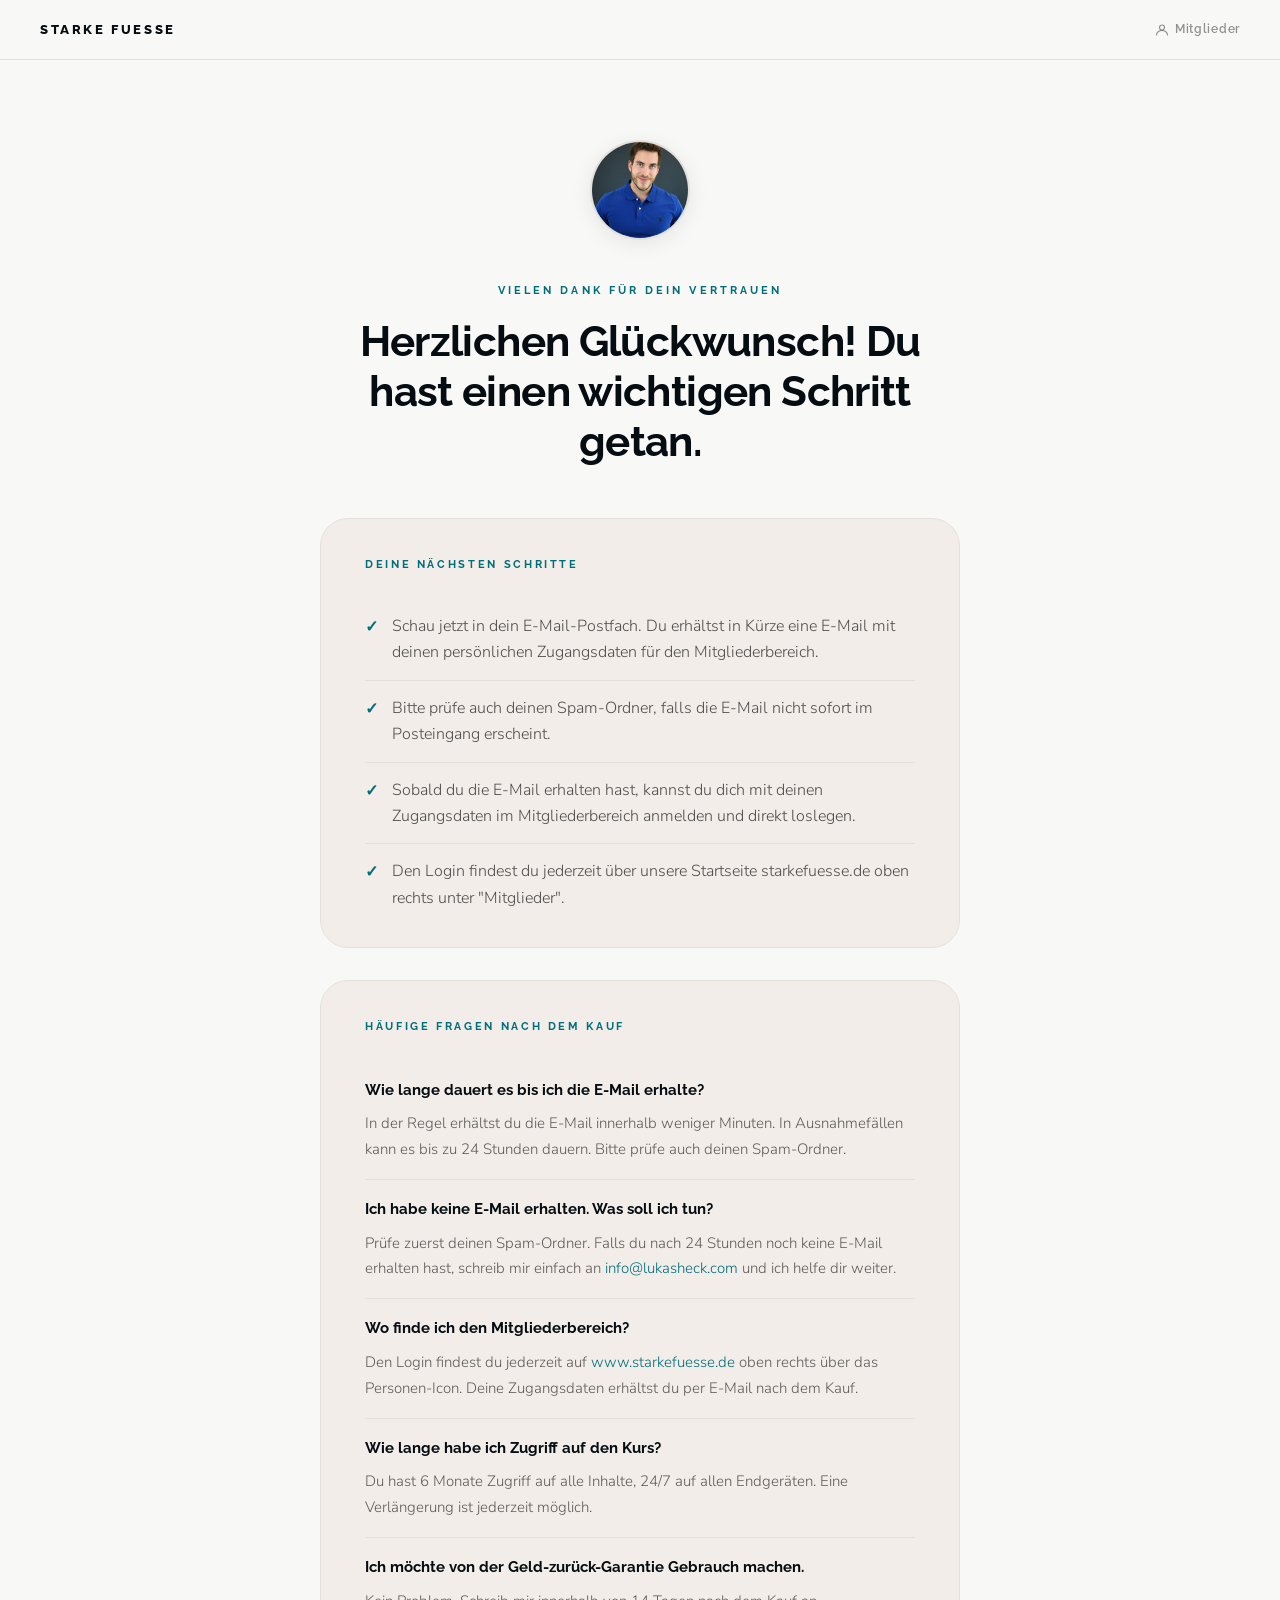
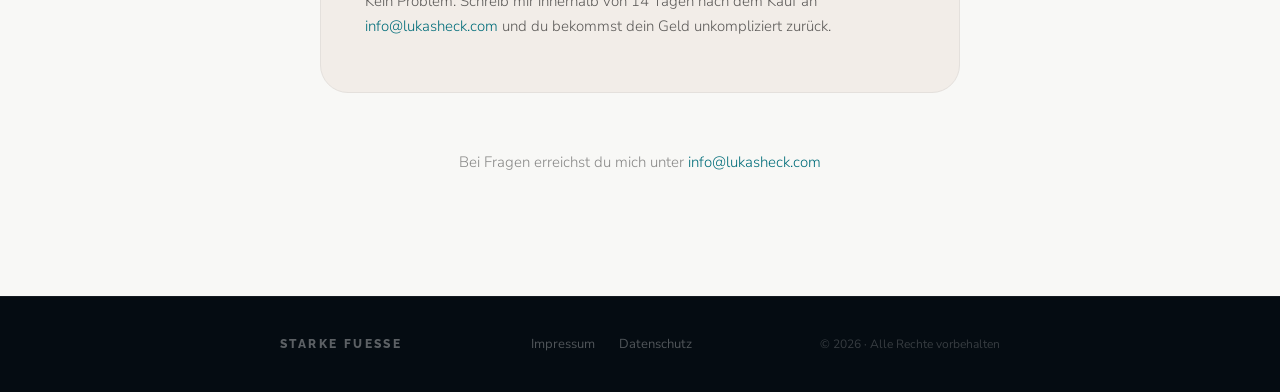
==== danke.html @ d6fb6660 "Add files via upload" ====
<!DOCTYPE html>
<html lang="de">
<head>
  <meta charset="UTF-8" />
  <meta name="viewport" content="width=device-width, initial-scale=1.0" />
  <title>Danke – Starke Fuesse</title>
  <meta name="robots" content="noindex, nofollow" />
  <link rel="preconnect" href="https://fonts.googleapis.com" />
  <link rel="preconnect" href="https://fonts.gstatic.com" crossorigin />
  <link href="https://fonts.googleapis.com/css2?family=Raleway:wght@400;500;600;700;800&family=Nunito+Sans:ital,wght@0,300;0,400;0,500;0,600;1,300&display=swap" rel="stylesheet" />
  <style>
    :root {
      --off-white: #F8F8F6;
      --navy:      #050C12;
      --petrol:    #006D7A;
      --petrol-h:  #005C67;
      --sand-bg:   #EDE4D8;
      --grey:      #6B737A;
      --lgrey:     #E4E0DC;
      --cream:     #F2EDE8;
      --text:      #101820;
      --rh: 'Raleway', sans-serif;
      --rb: 'Nunito Sans', sans-serif;
      --rad: 0.75rem;
      --rad-lg: 1.75rem;
      --tr: 0.22s ease;
    }
    *, *::before, *::after { box-sizing: border-box; margin: 0; padding: 0; }
    html { scroll-behavior: smooth; }
    body { font-family: var(--rb); background: var(--off-white); color: var(--text); font-size: 18px; line-height: 1.78; -webkit-font-smoothing: antialiased; }
    a { color: var(--petrol); text-decoration: none; transition: opacity var(--tr); }
    a:hover { opacity: 0.75; }

    /* NAV */
    nav {
      background: rgba(248,248,246,0.95); backdrop-filter: blur(14px);
      border-bottom: 1px solid var(--lgrey);
      padding: 18px 40px;
      display: flex; align-items: center; justify-content: space-between;
    }
    .nav-logo { font-family: var(--rh); font-weight: 800; font-size: 13px; letter-spacing: 0.2em; text-transform: uppercase; color: var(--navy); text-decoration: none; }
    .nav-member { display: inline-flex; align-items: center; gap: 6px; font-family: var(--rh); font-size: 12px; font-weight: 600; letter-spacing: 0.06em; color: rgba(0,0,0,0.42); transition: color var(--tr); }
    .nav-member:hover { color: var(--petrol); }

    /* MAIN */
    main { max-width: 720px; margin: 0 auto; padding: 80px 40px 120px; }

    /* PHOTO */
    .lukas-photo {
      width: 100px; height: 100px; border-radius: 50%;
      object-fit: cover; border: 2px solid var(--lgrey);
      display: block; margin: 0 auto 32px;
      box-shadow: 0 4px 20px rgba(5,12,18,0.08);
    }

    /* HEADER */
    .danke-header { text-align: center; margin-bottom: 52px; }
    .danke-lbl { display: inline-block; font-family: var(--rh); font-size: 11px; font-weight: 700; letter-spacing: 0.28em; text-transform: uppercase; color: var(--petrol); margin-bottom: 16px; }
    .danke-header h1 { font-family: var(--rh); font-size: clamp(1.8rem, 4vw, 2.6rem); font-weight: 700; color: var(--navy); letter-spacing: -0.015em; line-height: 1.2; margin-bottom: 20px; }

    /* MESSAGE */
    .danke-message { background: #fff; border: 1px solid var(--lgrey); border-radius: var(--rad-lg); padding: 44px 48px; margin-bottom: 32px; }
    .danke-message p { font-size: 17px; color: rgba(0,0,0,0.68); line-height: 1.85; max-width: none; margin-bottom: 20px; font-weight: 300; }
    .danke-message p:last-child { margin-bottom: 0; }
    .danke-message .signature { margin-top: 32px; padding-top: 24px; border-top: 1px solid var(--lgrey); display: flex; align-items: center; gap: 14px; }
    .danke-message .signature img { width: 44px; height: 44px; border-radius: 50%; object-fit: cover; border: 1.5px solid var(--lgrey); flex-shrink: 0; }
    .danke-message .signature-name { font-family: var(--rh); font-size: 14px; font-weight: 700; color: var(--navy); display: block; }
    .danke-message .signature-title { font-size: 13px; color: var(--grey); font-weight: 300; }

    /* INFO BLOCK */
    .danke-info { background: var(--cream); border: 1px solid var(--lgrey); border-radius: var(--rad-lg); padding: 36px 44px; margin-bottom: 32px; }
    .danke-info-label { font-family: var(--rh); font-size: 11px; font-weight: 700; letter-spacing: 0.24em; text-transform: uppercase; color: var(--petrol); margin-bottom: 24px; }
    .danke-info-item { display: flex; align-items: flex-start; gap: 14px; padding: 14px 0; border-bottom: 1px solid var(--lgrey); font-size: 16px; color: rgba(0,0,0,0.68); line-height: 1.65; font-weight: 300; }
    .danke-info-item:last-child { border: none; padding-bottom: 0; }
    .danke-info-item::before { content: '✓'; color: var(--petrol); font-weight: 700; flex-shrink: 0; margin-top: 1px; }

    /* CTA BUTTON */
    .btn-primary {
      display: inline-flex; align-items: center; justify-content: center; gap: 8px;
      font-family: var(--rh); font-weight: 700; font-size: 13px; letter-spacing: 0.14em; text-transform: uppercase;
      padding: 17px 38px; border-radius: 3px; background: var(--petrol); color: #fff;
      transition: background var(--tr), transform var(--tr); margin: 24px 0 8px;
      width: 100%; text-align: center;
    }
    .btn-primary:hover { background: var(--petrol-h); transform: translateY(-2px); opacity: 1; }

    .danke-hint { font-size: 14px; color: rgba(0,0,0,0.45); text-align: center; line-height: 1.6; margin-top: 8px; }

    /* CONTACT */
    .danke-contact { text-align: center; padding-top: 24px; font-size: 15px; color: rgba(0,0,0,0.45); font-weight: 300; }
    .danke-contact a { color: var(--petrol); }

    /* FOOTER */
    footer { background: var(--navy); border-top: 1px solid rgba(255,255,255,0.06); padding: 36px 40px; }
    .footer-inner { max-width: 720px; margin: 0 auto; display: flex; align-items: center; justify-content: space-between; flex-wrap: wrap; gap: 16px; }
    .footer-logo { font-family: var(--rh); font-weight: 800; font-size: 12px; letter-spacing: 0.2em; text-transform: uppercase; color: rgba(255,255,255,0.35); }
    .footer-links { display: flex; gap: 24px; }
    .footer-links a { font-size: 13px; color: rgba(255,255,255,0.3); transition: color var(--tr); }
    .footer-links a:hover { color: rgba(255,255,255,0.65); opacity: 1; }
    .footer-copy { font-size: 12px; color: rgba(255,255,255,0.2); }

    @media (max-width: 640px) {
      main { padding: 48px 20px 80px; }
      nav { padding: 16px 20px; }
      .danke-message { padding: 28px 24px; }
      .danke-info { padding: 28px 24px; }
    }
  </style>
</head>
<body>

<nav>
  <a href="/" class="nav-logo">Starke Fuesse</a>
  <a href="/login" class="nav-member">
    <svg width="14" height="14" viewBox="0 0 14 14" fill="none" xmlns="http://www.w3.org/2000/svg">
      <circle cx="7" cy="4.5" r="2.5" stroke="currentColor" stroke-width="1.2"/>
      <path d="M1.5 12c0-2.485 2.462-4.5 5.5-4.5s5.5 2.015 5.5 4.5" stroke="currentColor" stroke-width="1.2" stroke-linecap="round"/>
    </svg>
    Mitglieder
  </a>
</nav>

<main>

  <img src="/lukas_heck.JPG" alt="Lukas Manfred Heck" class="lukas-photo" />

  <div class="danke-header">
    <div class="danke-lbl">Vielen Dank für dein Vertrauen</div>
    <h1>Herzlichen Glückwunsch! Du hast einen wichtigen Schritt getan.</h1>
  </div>

  <div class="danke-info">
    <div class="danke-info-label">Deine nächsten Schritte</div>
    <div class="danke-info-item">Schau jetzt in dein E-Mail-Postfach. Du erhältst in Kürze eine E-Mail mit deinen persönlichen Zugangsdaten für den Mitgliederbereich.</div>
    <div class="danke-info-item">Bitte prüfe auch deinen Spam-Ordner, falls die E-Mail nicht sofort im Posteingang erscheint.</div>
    <div class="danke-info-item">Sobald du die E-Mail erhalten hast, kannst du dich mit deinen Zugangsdaten im Mitgliederbereich anmelden und direkt loslegen.</div>
    <div class="danke-info-item">Den Login findest du jederzeit über unsere Startseite starkefuesse.de oben rechts unter "Mitglieder".</div>
  </div>

  <div class="danke-info" style="margin-top:24px;">
    <div class="danke-info-label">Häufige Fragen nach dem Kauf</div>

    <div style="padding:16px 0; border-bottom:1px solid var(--lgrey);">
      <div style="font-family:var(--rh); font-size:15px; font-weight:700; color:var(--navy); margin-bottom:8px;">Wie lange dauert es bis ich die E-Mail erhalte?</div>
      <div style="font-size:15px; color:rgba(0,0,0,0.62); line-height:1.72; font-weight:300;">In der Regel erhältst du die E-Mail innerhalb weniger Minuten. In Ausnahmefällen kann es bis zu 24 Stunden dauern. Bitte prüfe auch deinen Spam-Ordner.</div>
    </div>

    <div style="padding:16px 0; border-bottom:1px solid var(--lgrey);">
      <div style="font-family:var(--rh); font-size:15px; font-weight:700; color:var(--navy); margin-bottom:8px;">Ich habe keine E-Mail erhalten. Was soll ich tun?</div>
      <div style="font-size:15px; color:rgba(0,0,0,0.62); line-height:1.72; font-weight:300;">Prüfe zuerst deinen Spam-Ordner. Falls du nach 24 Stunden noch keine E-Mail erhalten hast, schreib mir einfach an <a href="mailto:info@lukasheck.com">info@lukasheck.com</a> und ich helfe dir weiter.</div>
    </div>

    <div style="padding:16px 0; border-bottom:1px solid var(--lgrey);">
      <div style="font-family:var(--rh); font-size:15px; font-weight:700; color:var(--navy); margin-bottom:8px;">Wo finde ich den Mitgliederbereich?</div>
      <div style="font-size:15px; color:rgba(0,0,0,0.62); line-height:1.72; font-weight:300;">Den Login findest du jederzeit auf <a href="https://www.starkefuesse.de">www.starkefuesse.de</a> oben rechts über das Personen-Icon. Deine Zugangsdaten erhältst du per E-Mail nach dem Kauf.</div>
    </div>

    <div style="padding:16px 0; border-bottom:1px solid var(--lgrey);">
      <div style="font-family:var(--rh); font-size:15px; font-weight:700; color:var(--navy); margin-bottom:8px;">Wie lange habe ich Zugriff auf den Kurs?</div>
      <div style="font-size:15px; color:rgba(0,0,0,0.62); line-height:1.72; font-weight:300;">Du hast 6 Monate Zugriff auf alle Inhalte, 24/7 auf allen Endgeräten. Eine Verlängerung ist jederzeit möglich.</div>
    </div>

    <div style="padding:16px 0;">
      <div style="font-family:var(--rh); font-size:15px; font-weight:700; color:var(--navy); margin-bottom:8px;">Ich möchte von der Geld-zurück-Garantie Gebrauch machen.</div>
      <div style="font-size:15px; color:rgba(0,0,0,0.62); line-height:1.72; font-weight:300;">Kein Problem. Schreib mir innerhalb von 14 Tagen nach dem Kauf an <a href="mailto:info@lukasheck.com">info@lukasheck.com</a> und du bekommst dein Geld unkompliziert zurück.</div>
    </div>
  </div>

  <div class="danke-contact">
    Bei Fragen erreichst du mich unter <a href="mailto:info@lukasheck.com">info@lukasheck.com</a>
  </div>

</main>

<footer>
  <div class="footer-inner">
    <div class="footer-logo">Starke Fuesse</div>
    <div class="footer-links">
      <a href="/impressum.html">Impressum</a>
      <a href="/datenschutz.html">Datenschutz</a>
    </div>
    <div class="footer-copy">© 2026 · Alle Rechte vorbehalten</div>
  </div>
</footer>

</body>
</html>
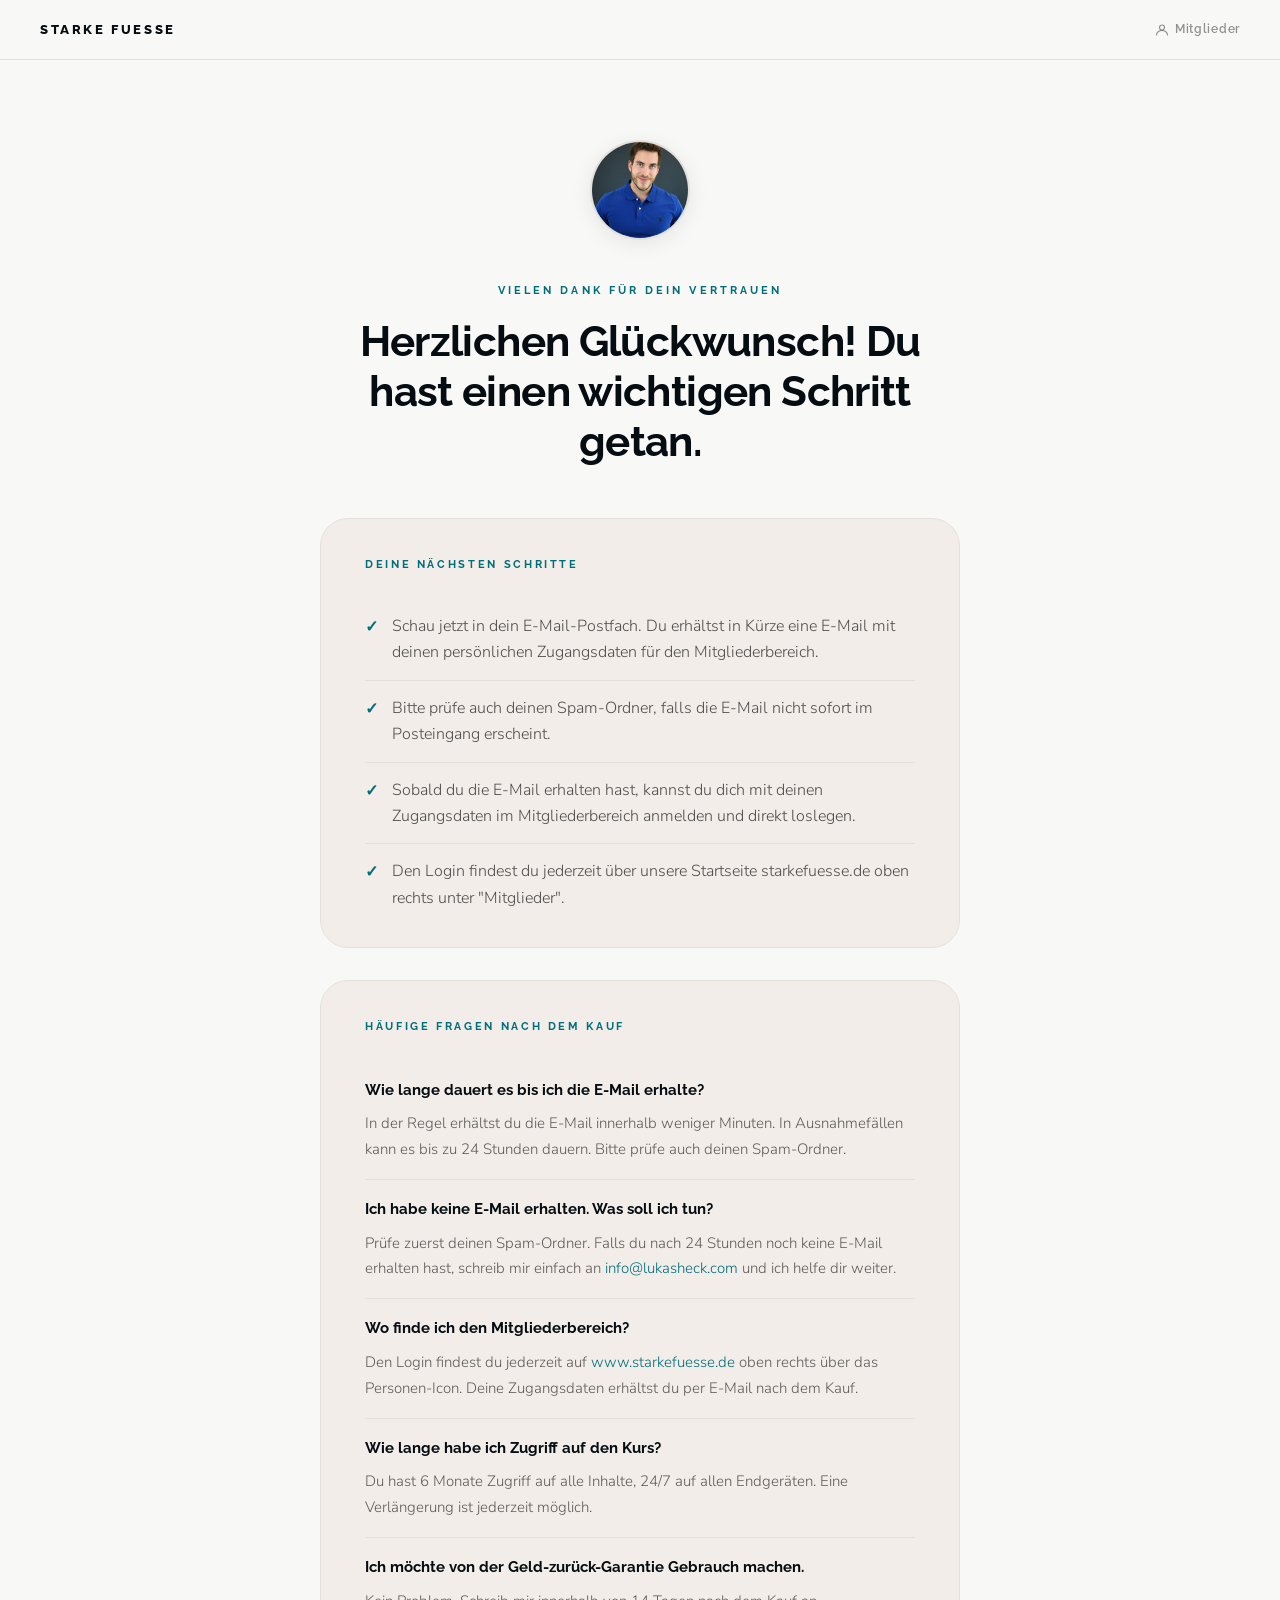
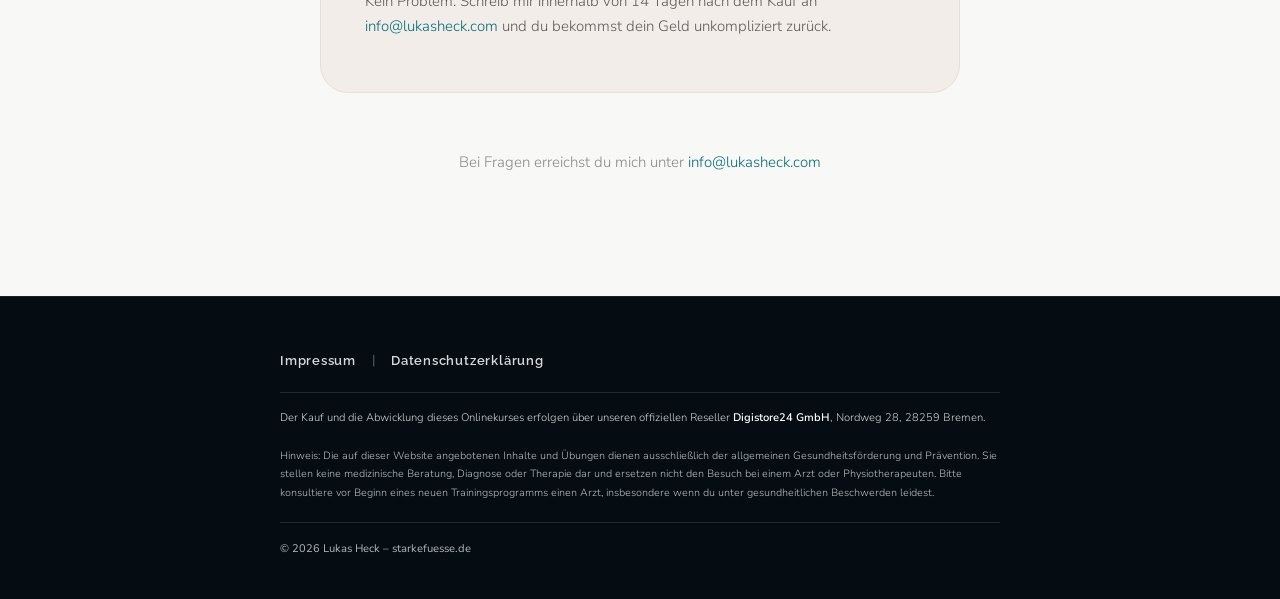
==== commit 52af5450: "Update danke.html" ====
--- a/danke.html
+++ b/danke.html
@@ -1,6 +1,13 @@
 <!DOCTYPE html>
 <html lang="de">
 <head>
+  <!-- Google Tag Manager -->
+  <script>(function(w,d,s,l,i){w[l]=w[l]||[];w[l].push({'gtm.start':
+  new Date().getTime(),event:'gtm.js'});var f=d.getElementsByTagName(s)[0],
+  j=d.createElement(s),dl=l!='dataLayer'?'&l='+l:'';j.async=true;j.src=
+  'https://www.googletagmanager.com/gtm.js?id='+i+dl;f.parentNode.insertBefore(j,f);
+  })(window,document,'script','dataLayer','GTM-P5GLTDJZ');</script>
+  <!-- End Google Tag Manager -->
   <meta charset="UTF-8" />
   <meta name="viewport" content="width=device-width, initial-scale=1.0" />
   <title>Danke – Starke Fuesse</title>
@@ -90,24 +97,26 @@
     .danke-contact { text-align: center; padding-top: 24px; font-size: 15px; color: rgba(0,0,0,0.45); font-weight: 300; }
     .danke-contact a { color: var(--petrol); }
 
+    
+  
     /* FOOTER */
-    footer { background: var(--navy); border-top: 1px solid rgba(255,255,255,0.06); padding: 36px 40px; }
-    .footer-inner { max-width: 720px; margin: 0 auto; display: flex; align-items: center; justify-content: space-between; flex-wrap: wrap; gap: 16px; }
-    .footer-logo { font-family: var(--rh); font-weight: 800; font-size: 12px; letter-spacing: 0.2em; text-transform: uppercase; color: rgba(255,255,255,0.35); }
-    .footer-links { display: flex; gap: 24px; }
-    .footer-links a { font-size: 13px; color: rgba(255,255,255,0.3); transition: color var(--tr); }
-    .footer-links a:hover { color: rgba(255,255,255,0.65); opacity: 1; }
-    .footer-copy { font-size: 12px; color: rgba(255,255,255,0.2); }
-
-    @media (max-width: 640px) {
-      main { padding: 48px 20px 80px; }
-      nav { padding: 16px 20px; }
-      .danke-message { padding: 28px 24px; }
-      .danke-info { padding: 28px 24px; }
-    }
+    footer { background: var(--navy); border-top: 1px solid rgba(255,255,255,0.08); padding: 52px 40px 40px; }
+    .footer-inner { max-width: 720px; margin: 0 auto; display: flex; flex-direction: column; gap: 20px; }
+    .footer-nav { display: flex; align-items: center; gap: 16px; }
+    .footer-nav a { font-family: var(--rh); font-size: 13px; font-weight: 600; letter-spacing: 0.06em; color: rgba(255,255,255,0.85); transition: color var(--tr); text-decoration: none; }
+    .footer-nav a:hover { color: #fff; opacity: 1; }
+    .footer-divider { color: rgba(255,255,255,0.35); font-size: 13px; }
+    .footer-digistore { font-size: 11px; color: rgba(255,255,255,0.82); line-height: 1.65; font-weight: 300; padding-top: 16px; border-top: 1px solid rgba(255,255,255,0.12); }
+    .footer-digistore strong { font-weight: 600; color: #fff; }
+    .footer-disclaimer { font-size: 10.5px; color: rgba(255,255,255,0.72); line-height: 1.75; font-weight: 300; }
+    .footer-copy { font-size: 11px; color: rgba(255,255,255,0.7); padding-top: 16px; border-top: 1px solid rgba(255,255,255,0.12); }
   </style>
 </head>
 <body>
+  <!-- Google Tag Manager (noscript) -->
+  <noscript><iframe src="https://www.googletagmanager.com/ns.html?id=GTM-P5GLTDJZ"
+  height="0" width="0" style="display:none;visibility:hidden"></iframe></noscript>
+  <!-- End Google Tag Manager (noscript) -->
 
 <nav>
   <a href="/" class="nav-logo">Starke Fuesse</a>
@@ -174,12 +183,23 @@
 
 <footer>
   <div class="footer-inner">
-    <div class="footer-logo">Starke Fuesse</div>
-    <div class="footer-links">
+
+    <div class="footer-nav">
       <a href="/impressum.html">Impressum</a>
-      <a href="/datenschutz.html">Datenschutz</a>
-    </div>
-    <div class="footer-copy">© 2026 · Alle Rechte vorbehalten</div>
+      <span class="footer-divider">|</span>
+      <a href="/datenschutz.html">Datenschutzerklärung</a>
+    </div>
+
+    <div class="footer-digistore">
+      Der Kauf und die Abwicklung dieses Onlinekurses erfolgen über unseren offiziellen Reseller <strong>Digistore24 GmbH</strong>, Nordweg 28, 28259 Bremen.
+    </div>
+
+    <div class="footer-disclaimer">
+      Hinweis: Die auf dieser Website angebotenen Inhalte und Übungen dienen ausschließlich der allgemeinen Gesundheitsförderung und Prävention. Sie stellen keine medizinische Beratung, Diagnose oder Therapie dar und ersetzen nicht den Besuch bei einem Arzt oder Physiotherapeuten. Bitte konsultiere vor Beginn eines neuen Trainingsprogramms einen Arzt, insbesondere wenn du unter gesundheitlichen Beschwerden leidest.
+    </div>
+
+    <div class="footer-copy">© 2026 Lukas Heck – starkefuesse.de</div>
+
   </div>
 </footer>
 
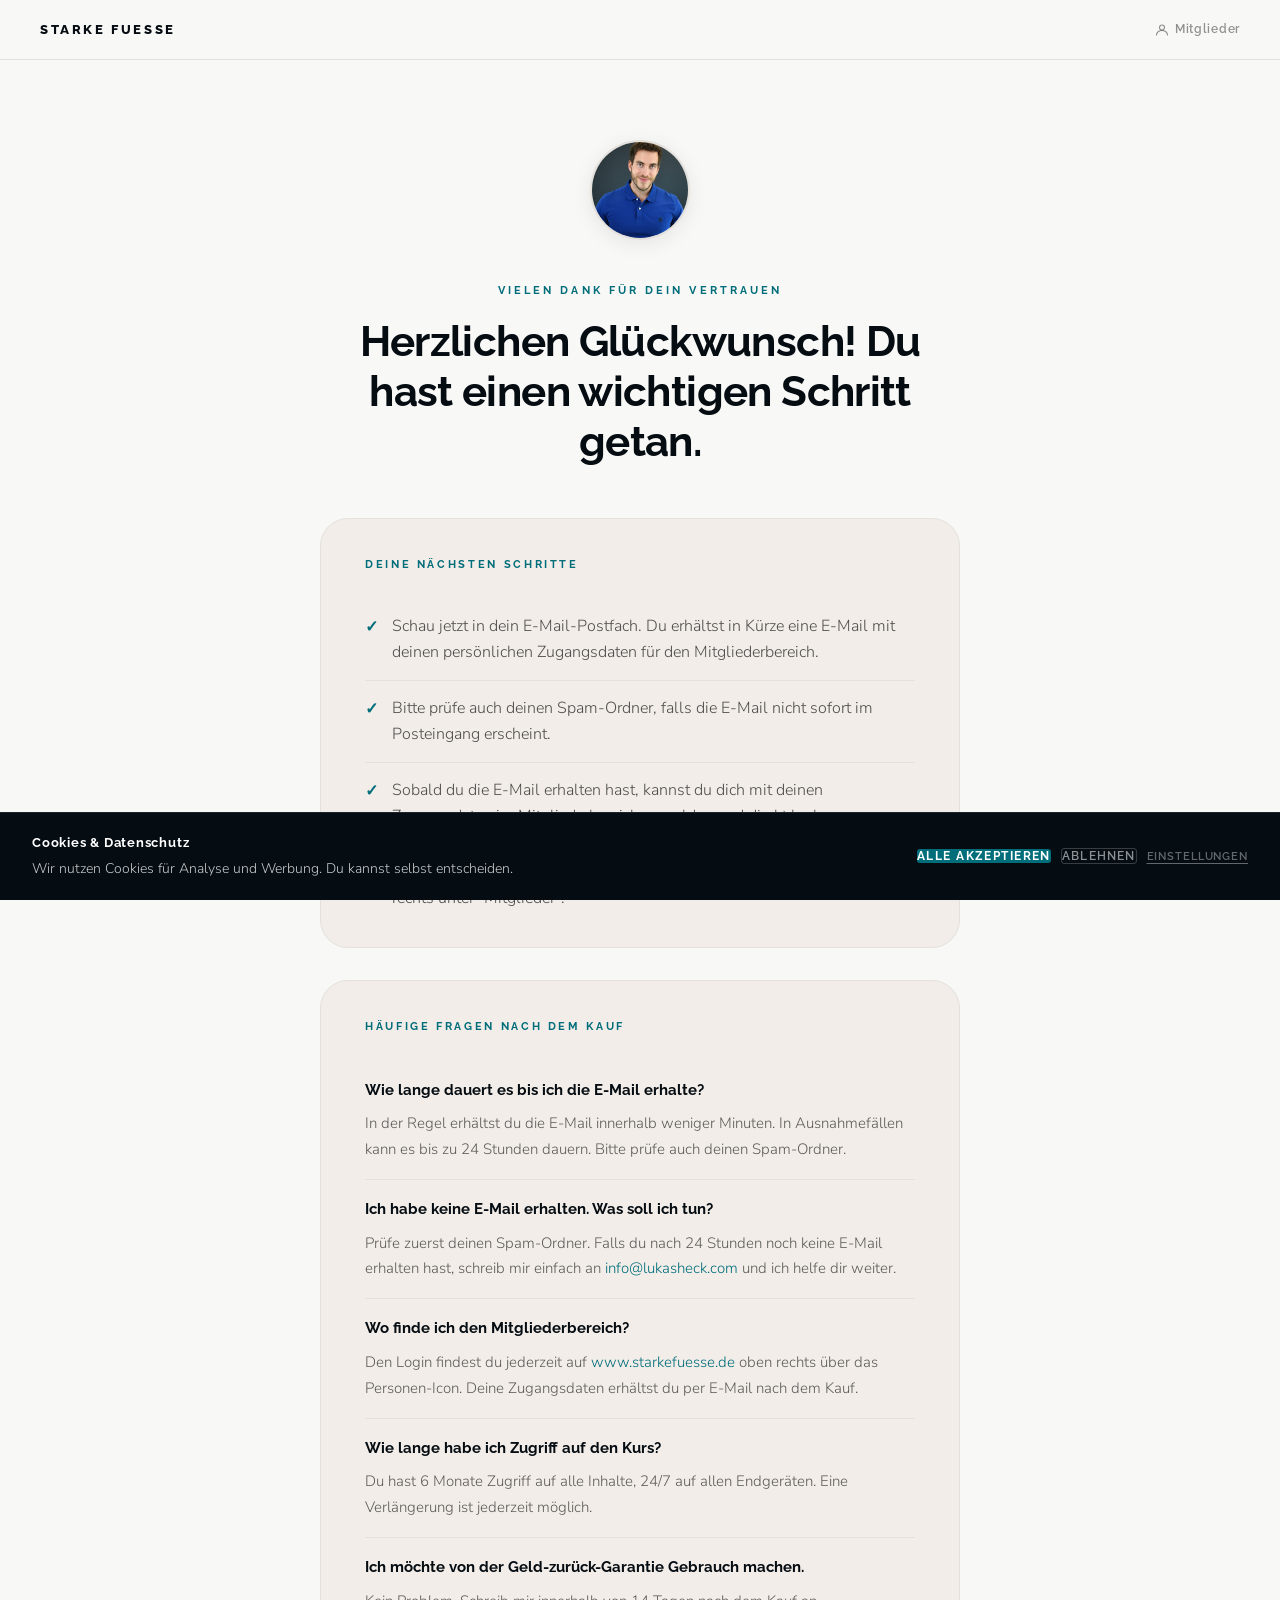
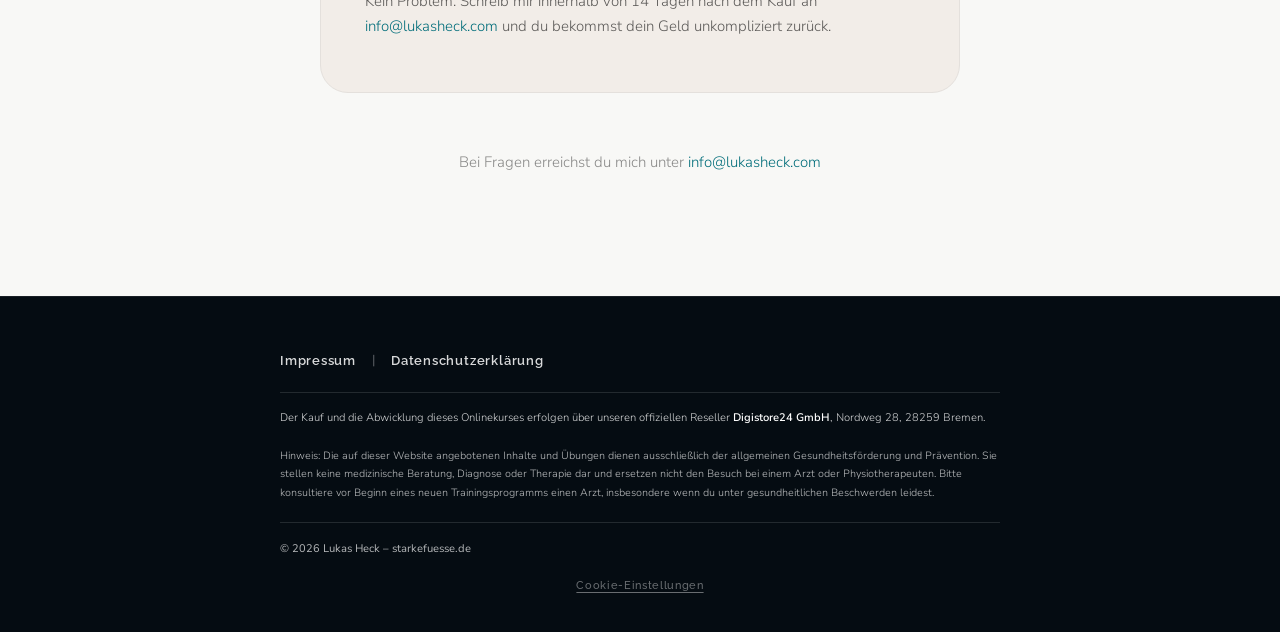
==== commit ff3fcf40: "Update danke.html" ====
--- a/danke.html
+++ b/danke.html
@@ -1,6 +1,9 @@
 <!DOCTYPE html>
 <html lang="de">
 <head>
+  <!-- Cookie Consent (Consent Mode v2) -->
+  <script src="/cookie-banner.js"></script>
+  <!-- End Cookie Consent -->
   <!-- Google Tag Manager -->
   <script>(function(w,d,s,l,i){w[l]=w[l]||[];w[l].push({'gtm.start':
   new Date().getTime(),event:'gtm.js'});var f=d.getElementsByTagName(s)[0],
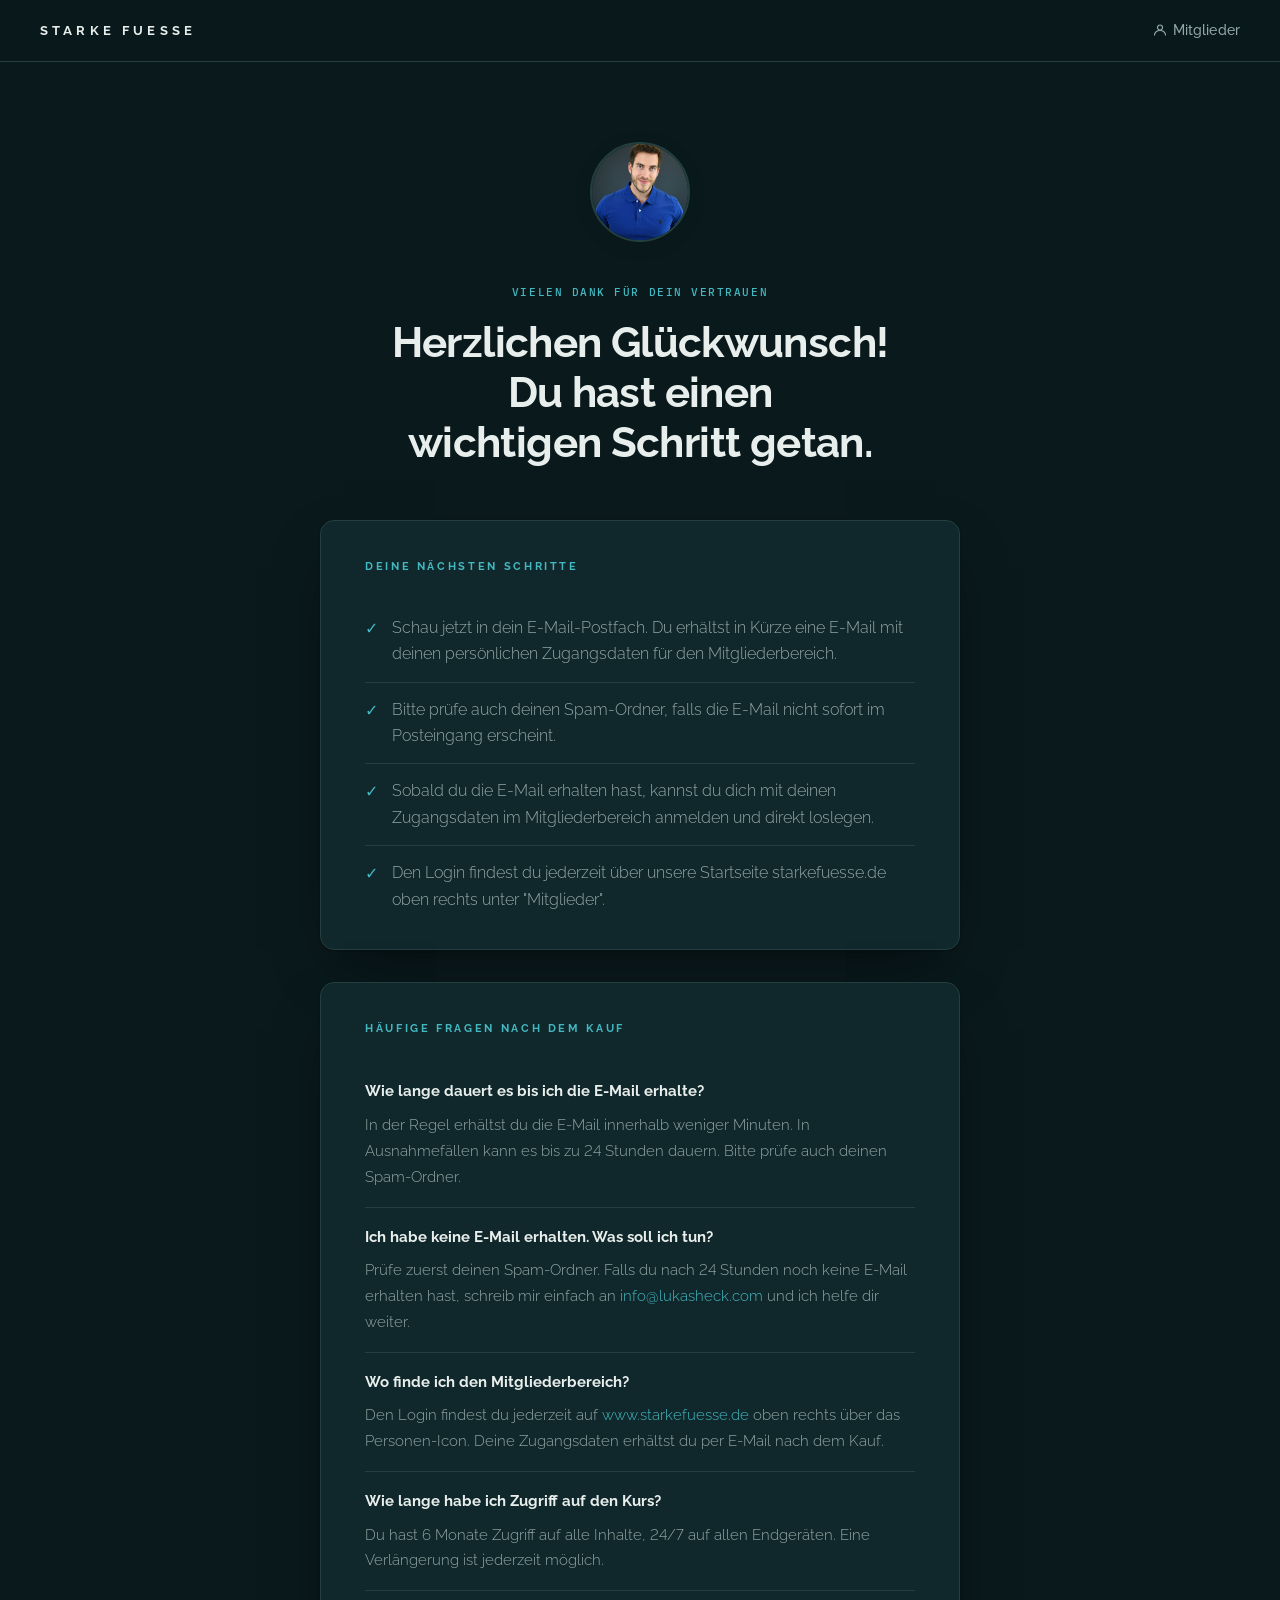
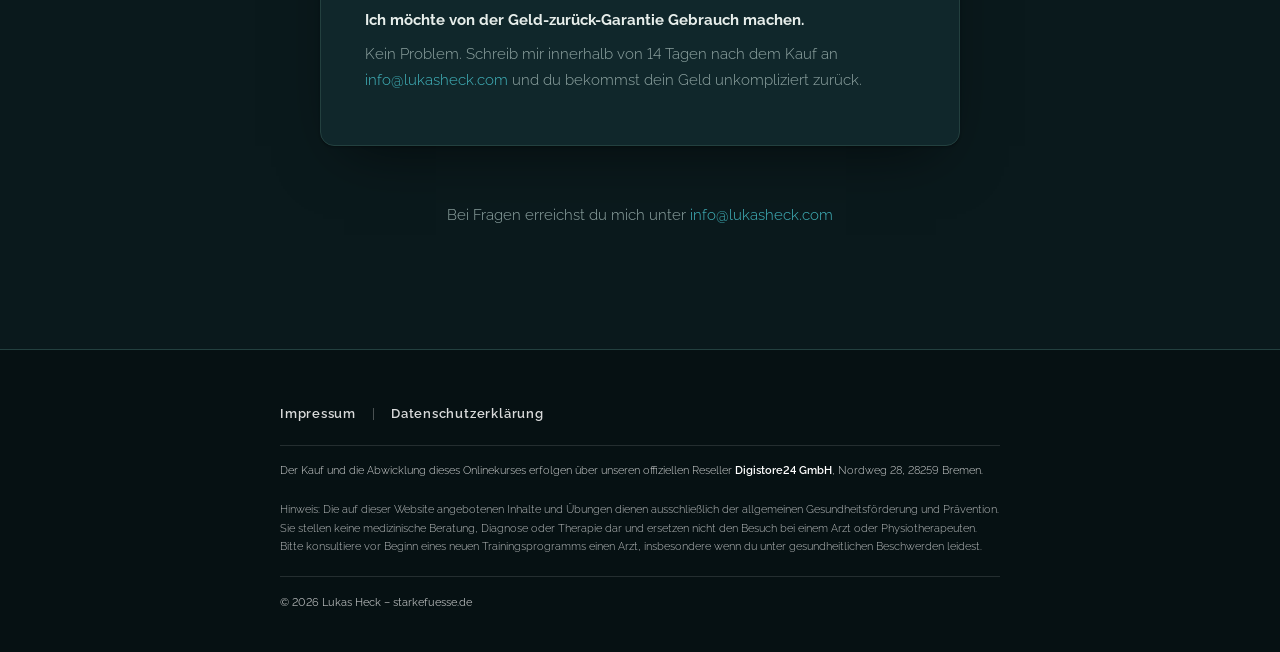
==== commit c2bb50f5: "Design: Dark-Teal-Theme von lukasheck.com auf Starke Füße angewendet Neues theme-lukasheck.css als O" ====
--- a/danke.html
+++ b/danke.html
@@ -114,6 +114,8 @@
     .footer-disclaimer { font-size: 10.5px; color: rgba(255,255,255,0.72); line-height: 1.75; font-weight: 300; }
     .footer-copy { font-size: 11px; color: rgba(255,255,255,0.7); padding-top: 16px; border-top: 1px solid rgba(255,255,255,0.12); }
   </style>
+  <link rel="stylesheet" href="/theme-lukasheck.css">
+
 </head>
 <body>
   <!-- Google Tag Manager (noscript) -->
--- a/theme-lukasheck.css
+++ b/theme-lukasheck.css
@@ -0,0 +1,177 @@
+@import url('https://fonts.googleapis.com/css2?family=Raleway:wght@300;400;500;600;700;800&family=IBM+Plex+Mono:wght@400;500&display=swap');
+
+/* ==========================================================================
+   Theme "Lukas Heck" – Dark-Teal-Design von lukasheck.com auf Starke Füße
+   Wird NACH dem Seiten-CSS geladen und überschreibt nur Variablen + Details.
+   Entfernen = altes Design ist sofort wieder da.
+   ========================================================================== */
+
+:root {
+  /* Flächen */
+  --off-white: #0A191C;   /* Seitenhintergrund (bg) */
+  --cream:     #10272B;   /* Surface */
+  --sand-bg:   #10272B;
+  --sand-mid:  #12363A;
+  --sand:      #93A8A6;
+  --lgrey:     #23403F;   /* Linien */
+  --dark:      #061113;
+  --navy:      #E7EEEB;   /* war Überschriftenfarbe -> jetzt hell */
+  /* Text */
+  --text:      #E7EEEB;
+  --grey:      #93A8A6;
+  /* Akzent */
+  --petrol:    #43B8C1;
+  --petrol-h:  #6BCBD2;
+  --petrol-l:  #6BCBD2;
+  /* Typo + Form */
+  --rh: 'Raleway', system-ui, -apple-system, 'Segoe UI', sans-serif;
+  --rb: 'Raleway', system-ui, -apple-system, 'Segoe UI', sans-serif;
+  --mono: 'IBM Plex Mono', ui-monospace, Menlo, monospace;
+  --rad: 8px;
+  --rad-lg: 14px;
+  --ls-surface: #10272B;
+  --ls-muted: #93A8A6;
+  --ls-fg: #E7EEEB;
+  --ls-deep: #061113;
+  --ls-on-accent: #04181B;
+  --ls-shadow: 0 1px 2px rgba(0,0,0,.3), 0 24px 60px -24px rgba(0,0,0,.6);
+  color-scheme: dark;
+}
+
+html { background: #0A191C; }
+body { background: var(--off-white); color: var(--ls-fg); font-weight: 400; font-variant-numeric: lining-nums; }
+:focus-visible { outline: 2px solid var(--petrol); outline-offset: 3px; border-radius: 4px; }
+::selection { background: var(--petrol); color: var(--ls-on-accent); }
+
+/* ---------- Typografie ---------- */
+h1, h2, h3, h4 { font-weight: 400; letter-spacing: -.02em; line-height: 1.12; color: var(--ls-fg); text-wrap: balance; }
+h1 { font-weight: 300; }
+h1 span, h1 em, .ueber-hook span { font-style: normal; font-weight: 600; color: var(--petrol); }
+h3 { font-weight: 600; }
+p { color: var(--ls-muted); }
+
+.lbl, .hero-eyebrow-text, .danke-lbl, .week-label, .wiss-box-label, .furwen-note-label,
+.ueber-credentials-label, .kette-node-num, .hero-trust, .finalcta-pill, .wiss-source, .price-badge {
+  font-family: var(--mono) !important;
+  font-weight: 500 !important;
+  letter-spacing: .14em !important;
+  text-transform: uppercase;
+}
+.lbl { color: var(--petrol); font-size: 12px; }
+.lbl--sand, .lbl--faint, .lbl--dark { color: var(--petrol); }
+.hero-eyebrow-line { background: var(--petrol); }
+
+/* ---------- Buttons (Pill-Stil) ---------- */
+.btn, .btn-primary, .nav-cta {
+  border-radius: 999px !important;
+  font-family: var(--rh);
+  font-weight: 600 !important;
+  letter-spacing: .01em !important;
+  text-transform: none !important;
+}
+.btn { font-size: 16px; padding: 15px 30px; min-height: 52px; }
+.nav-cta { font-size: 14px; padding: 10px 22px; }
+.btn--primary, .btn-primary, .nav-cta { background: var(--petrol); color: var(--ls-on-accent) !important; }
+.btn--primary:hover, .btn-primary:hover, .nav-cta:hover { background: var(--petrol-h); }
+.btn--outline { border: 1.5px solid var(--ls-fg); color: var(--ls-fg); background: transparent; }
+.btn--outline:hover { background: var(--ls-fg); color: var(--off-white); }
+
+/* ---------- Navigation ---------- */
+nav {
+  background: color-mix(in srgb, #0A191C 88%, transparent) !important;
+  -webkit-backdrop-filter: blur(14px); backdrop-filter: blur(14px);
+  border-bottom: 1px solid var(--lgrey) !important;
+}
+nav.scrolled { box-shadow: none; }
+.nav-logo { color: var(--ls-fg); font-weight: 700; letter-spacing: .32em; }
+.nav-logo span { color: var(--petrol); }
+.nav-links a, .nav-member { color: var(--ls-muted); font-weight: 500; text-transform: none; letter-spacing: .01em; font-size: 14px; }
+.nav-links a:hover, .nav-member:hover { color: var(--ls-fg); }
+
+/* ---------- Hero ---------- */
+#hero { background: var(--off-white); }
+.hero-radial { background: radial-gradient(60% 55% at 78% 30%, color-mix(in srgb, var(--petrol) 22%, transparent), transparent 70%); }
+#hero h1 { color: var(--ls-fg); }
+.hero-sub, .hero-benefit { color: var(--ls-fg) !important; }
+.hero-sub { font-weight: 300; }
+.hero-trust { color: var(--ls-muted) !important; }
+.hero-image { background: var(--ls-surface); border: 1px solid var(--lgrey); box-shadow: var(--ls-shadow); }
+.hero-image-inner { background: transparent; border-color: var(--lgrey); }
+.hero-benefit-dot { box-shadow: 0 0 14px color-mix(in srgb, var(--petrol) 80%, transparent); }
+
+/* ---------- Sektionen ---------- */
+#warum, #kurs, #investment, #faq, #testimonials, #ueber-mich { background: var(--off-white) !important; }
+#kette, #boni { background: var(--ls-surface) !important; }
+#furwen { background: var(--ls-surface); }
+#ueber-mich { border-bottom-color: var(--lgrey); }
+
+/* Dunkle Sektionen bleiben dunkel (statt navy) */
+#wissenschaft, #finalcta, footer { background: var(--ls-deep) !important; }
+#wissenschaft, #finalcta { border-top: 1px solid var(--lgrey); border-bottom: 1px solid var(--lgrey); }
+footer { border-top: 1px solid var(--lgrey); }
+#finalcta::before { border-color: color-mix(in srgb, var(--petrol) 25%, transparent); }
+#finalcta::after  { border-color: color-mix(in srgb, var(--petrol) 18%, transparent); }
+#finalcta .btn--primary, #finalcta .btn-primary { background: var(--ls-fg); color: var(--ls-deep) !important; }
+#finalcta .btn--primary:hover { background: #fff; }
+.finalcta-pill { color: var(--ls-muted); border-color: var(--lgrey); background: transparent; }
+.wiss-box--yes { background: color-mix(in srgb, var(--petrol) 14%, transparent); border-color: color-mix(in srgb, var(--petrol) 60%, transparent); }
+.wiss-box--yes:hover { box-shadow: 0 20px 48px -12px color-mix(in srgb, var(--petrol) 40%, transparent); }
+
+/* ---------- Karten / Flächen (vorher weiß) ---------- */
+.problem-card, .kurs-sticky, .weeks-list, .furwen-note, .price-card, details, .kette-node,
+.danke-message, .danke-info, .ueber-credentials, .ueber-photo,
+[style*="background:#fff"], [style*="background: #fff"] {
+  background: var(--ls-surface) !important;
+  border-color: var(--lgrey) !important;
+  box-shadow: var(--ls-shadow);
+}
+.kette-visual { background: color-mix(in srgb, var(--off-white) 60%, transparent); border-color: var(--lgrey); }
+.kette-node--active { background: var(--petrol) !important; border-color: var(--petrol) !important; }
+.kette-node--active .kette-node-num, .kette-node--active .kette-node-title, .kette-node--active .kette-node-sub { color: var(--ls-on-accent) !important; opacity: 1; }
+.kette-fokus { background: rgba(4,24,27,.2); color: var(--ls-on-accent); }
+.kette-slogan { border-top-color: color-mix(in srgb, var(--petrol) 40%, transparent); }
+.week-item { border-top-color: var(--lgrey); }
+.week-item:hover { background: #12363A; box-shadow: none; }
+.guarantee-strip { background: color-mix(in srgb, var(--petrol) 10%, transparent); border-color: color-mix(in srgb, var(--petrol) 30%, transparent); }
+.price-badge { background: var(--petrol); color: var(--ls-on-accent); font-size: 11px; }
+.price-big { color: var(--ls-fg); }
+.price-divider { background: var(--lgrey); }
+details[open] { box-shadow: var(--ls-shadow); }
+summary { color: var(--ls-fg); }
+.payment-methods img, [style*="height:26px"] { filter: none; }
+[style*="background:var(--sand-bg)"] { background: var(--ls-surface) !important; }
+[style*="rgba(0,109,122,0.0"] { background: color-mix(in srgb, var(--petrol) 12%, transparent) !important; border-color: color-mix(in srgb, var(--petrol) 30%, transparent) !important; }
+
+/* ---------- Fließtext (vorher rgba(0,0,0,x) / braun) ---------- */
+.warum-center p, .problem-text, .kurs-header p, .kurs-intro-note, .kurs-sticky > p, .kurs-check,
+.week-text, .furwen-top p, .furwen-statement-text, .furwen-note-text, .investment-sub, .price-vat,
+.price-include, .price-note, .guarantee-strip p, details p, .ueber-text p, .ueber-text p em,
+.ueber-credential, .kette-text p, .danke-message p, .danke-info-item, .danke-hint, .danke-contact,
+.signature-title,
+[style*="color:rgba(0,0,0"], [style*="color: rgba(0,0,0"], [style*="color:#4A4035"], [style*="color: #4A4035"] {
+  color: var(--ls-muted) !important;
+}
+.ueber-text p strong, .guarantee-strip strong, .week-title, .kurs-check strong { color: var(--ls-fg) !important; }
+.furwen-statement { border-bottom-color: var(--lgrey); }
+.problem-line { background: var(--ls-fg); }
+
+/* ---------- Rechtstexte (Impressum / Datenschutz) ---------- */
+main h1, main h2, main h3 { color: var(--ls-fg); }
+main p, main li, main td, main address { color: var(--ls-muted); }
+main a { color: var(--petrol); }
+main strong { color: var(--ls-fg); }
+
+/* Rechtstexte: Karten + Texte */
+.imp-toc, .highlight-box, .contact-card { background: var(--ls-surface) !important; border-color: var(--lgrey) !important; box-shadow: none; }
+.highlight-box { border-left-color: var(--petrol) !important; }
+.imp-section p, .imp-section ul li, .imp-toc li, .contact-value { color: var(--ls-muted) !important; }
+.imp-section strong, .imp-section h2, .imp-section h3 { color: var(--ls-fg) !important; }
+.imp-toc a, .imp-section a, .contact-value a { color: var(--petrol); }
+
+/* ---------- Mobil ---------- */
+@media (max-width: 640px) {
+  .grey, p { color: var(--ls-muted); }
+  .warum-center p, .week-text, .ueber-text p, .kurs-check, .price-include, details p,
+  .hero-benefit, .furwen-statement-text { color: var(--ls-fg) !important; opacity: .9; }
+  .btn { font-size: 16px; padding: 16px 28px; }
+}
